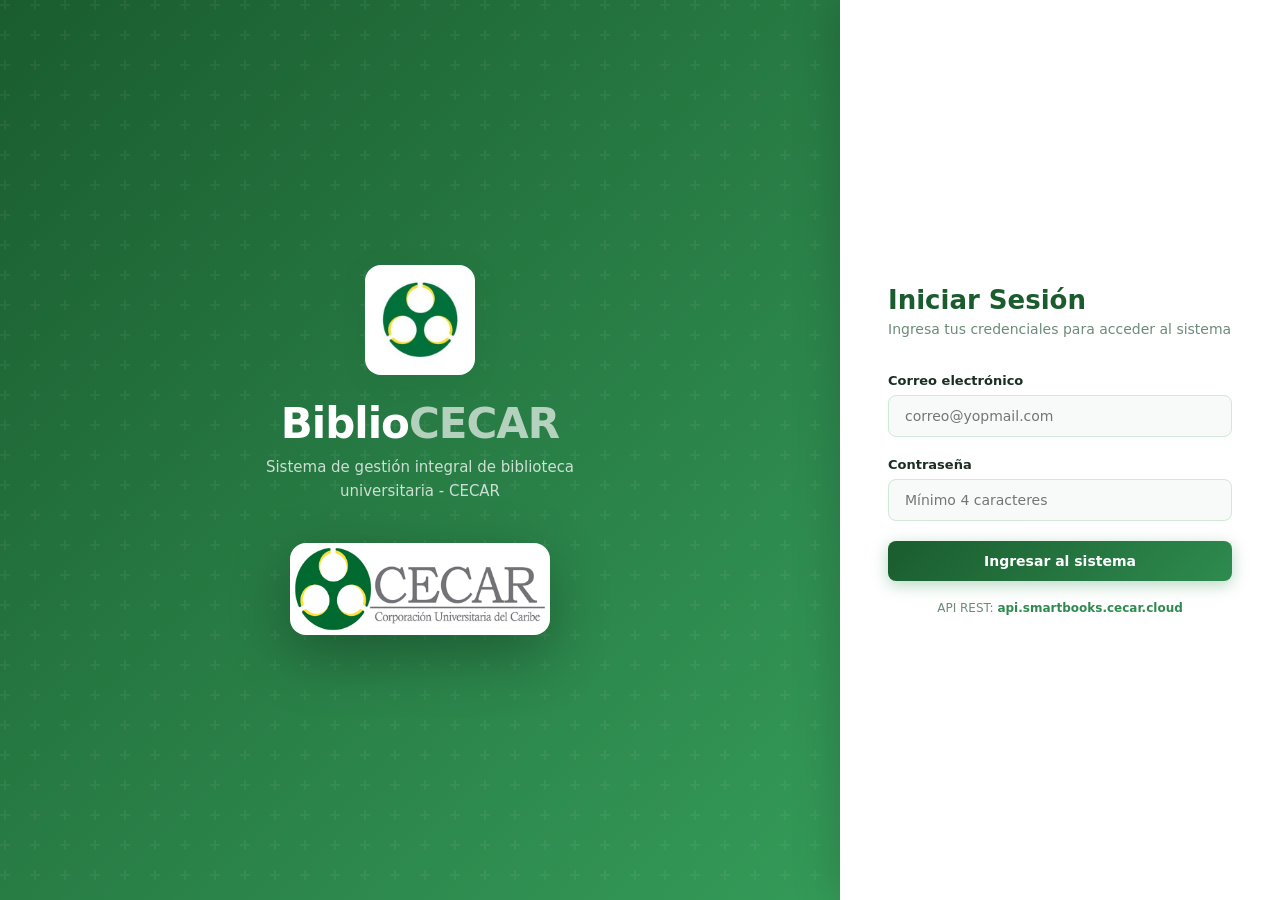
==== index.html @ aa83e8d1 "xd" ====
<!DOCTYPE html>
<html lang="es">
<head>
  <meta charset="UTF-8">
  <meta name="viewport" content="width=device-width, initial-scale=1.0">
  <title>BiblioCECAR</title>
  <link rel="stylesheet" href="css/styles.css">
  <script src="js/app.js" defer></script>
</head>
<body>

  <div id="loginPage">
    <div class="login-left">
      <div class="login-logo-area anim-fade">
        <img src="recursos/logo-cecar-corporacion-universitaria-del-caribe.webp" alt="CECAR" onerror="this.style.display='none'">
        <h1>Biblio<span>CECAR</span></h1>
        <p>Sistema de gestión integral de biblioteca universitaria - CECAR</p>
      </div>
      <img src="recursos/images.png" alt="Biblioteca" class="login-book-img anim-fade" style="animation-delay:.2s" onerror="this.style.display='none'">
    </div>

    <div class="login-right anim-slide">
      <h2>Iniciar Sesión</h2>
      <p class="sub">Ingresa tus credenciales para acceder al sistema</p>

      <div class="form-group">
        <label for="loginEmail">Correo electrónico</label>
        <input type="email" id="loginEmail" placeholder="correo@yopmail.com">
        <span class="error-msg" id="emailErr">Ingresa un correo válido</span>
      </div>

      <div class="form-group">
        <label for="loginPass">Contraseña</label>
        <input type="password" id="loginPass" placeholder="Mínimo 4 caracteres">
        <span class="error-msg" id="passErr">La contraseña debe tener mínimo 4 caracteres</span>
      </div>

      <button class="btn btn-primary btn-full" id="loginBtn" onclick="doLogin(event)">
        Ingresar al sistema
      </button>

      <p class="api-note">
        API REST:
        <a href="https://api.smartbooks.cecar.cloud/index.html" target="_blank">api.smartbooks.cecar.cloud</a>
      </p>
    </div>
  </div>

  <div id="appShell">
    <header class="topbar">
      <a class="topbar-logo" href="#" onclick="goHome();return false">
        <img src="recursos/logo-cecar-corporacion-universitaria-del-caribe.webp" alt="CECAR" onerror="this.style.display='none'">
        <span>Biblio<em>CECAR</em></span>
      </a>

      <div class="topbar-spacer"></div>

      <div class="topbar-user">
        <div class="avatar" id="userAvatar">A</div>
        <div>
          <div id="userNameDisplay">Usuario</div>
          <div class="topbar-role" id="userRoleDisplay">Administrador</div>
        </div>
      </div>

      <button class="topbar-logout" onclick="doLogout()">Cerrar sesión</button>
    </header>

    <div class="app-body">
      <nav class="sidebar">
        <div class="sidebar-section role-admin role-bibliotecario">Principal</div>
        <div class="sidebar-link role-admin role-bibliotecario active" onclick="showPage('dashboard')" id="nav-dashboard">
          <span class="icon">🏠</span> Dashboard
        </div>

        <div class="sidebar-section">Gestión</div>

        <div class="sidebar-link role-admin role-bibliotecario role-consulta" onclick="showPage('libros')" id="nav-libros">
          <span class="icon">📚</span> Libros
        </div>

        <div class="sidebar-link role-admin role-bibliotecario" onclick="showPage('clientes')" id="nav-clientes">
          <span class="icon">👥</span> Clientes
        </div>

        <div class="sidebar-link role-admin role-bibliotecario" onclick="showPage('ventas')" id="nav-ventas">
          <span class="icon">🛒</span> Ventas
        </div>

        <div class="sidebar-link role-admin role-bibliotecario role-consulta" onclick="showPage('inventario')" id="nav-inventario">
          <span class="icon">📦</span> Inventario
        </div>

        <div class="sidebar-link role-admin role-bibliotecario" onclick="showPage('ingresos')" id="nav-ingresos">
          <span class="icon">📥</span> Ingresos
        </div>

        <div class="sidebar-link role-admin role-bibliotecario" onclick="showPage('lotes')" id="nav-lotes">
          <span class="icon">🏷️</span> Lotes
        </div>

        <div class="sidebar-section role-admin">Admin</div>
        <div class="sidebar-link role-admin" onclick="showPage('usuarios')" id="nav-usuarios">
          <span class="icon">⚙️</span> Usuarios
        </div>

        <div class="sidebar-section">Cuenta</div>
        <div class="sidebar-link role-admin role-bibliotecario role-consulta" onclick="showPage('perfil')" id="nav-perfil">
          <span class="icon">👤</span> Perfil
        </div>
      </nav>

      <main class="main-content">

        <section class="content-page active" id="page-dashboard">
          <div class="dashboard-hero anim-fade">
            <div class="dashboard-welcome">
              <h2>Panel de control BiblioCECAR</h2>
              <p>Administra catálogo, inventario, clientes, ventas, ingresos y lotes desde un panel central preparado para operación diaria.</p>
              <div class="dashboard-actions">
                <button class="btn btn-light" onclick="showPage('libros')">Registrar libro</button>
                <button class="btn btn-light" onclick="showPage('ventas')">Nueva venta</button>
                <button class="btn btn-light" onclick="showPage('inventario')">Ver inventario</button>
              </div>
            </div>

            <aside class="dashboard-summary">
              <h3>Resumen operativo</h3>
              <div class="summary-line"><span>Libros activos</span><strong id="dashLibrosMini">0</strong></div>
              <div class="summary-line"><span>Stock disponible</span><strong id="dashStockMini">0</strong></div>
              <div class="summary-line"><span>Ventas registradas</span><strong id="dashVentasMini">0</strong></div>
              <div class="summary-line"><span>Lotes creados</span><strong id="dashLotesMini">0</strong></div>
            </aside>
          </div>

          <div class="dashboard-stats anim-fade">
            <div class="dashboard-stat">
              <div class="dashboard-stat-top"><div class="dashboard-stat-icon">📚</div><span class="badge badge-green">Catálogo</span></div>
              <div class="num" id="statLibros">0</div>
              <div class="lbl">Libros registrados</div>
              <small>Total de títulos guardados en el sistema.</small>
            </div>

            <div class="dashboard-stat">
              <div class="dashboard-stat-top"><div class="dashboard-stat-icon">📦</div><span class="badge badge-blue">Inventario</span></div>
              <div class="num" id="statStock">0</div>
              <div class="lbl">Unidades en stock</div>
              <small>Suma de unidades disponibles para venta.</small>
            </div>

            <div class="dashboard-stat">
              <div class="dashboard-stat-top"><div class="dashboard-stat-icon">👥</div><span class="badge badge-gold">Clientes</span></div>
              <div class="num" id="statClientes">0</div>
              <div class="lbl">Clientes registrados</div>
              <small>Compradores guardados con sus datos básicos.</small>
            </div>

            <div class="dashboard-stat">
              <div class="dashboard-stat-top"><div class="dashboard-stat-icon">🛒</div><span class="badge badge-green">Ventas</span></div>
              <div class="num" id="statVentas">0</div>
              <div class="lbl">Ventas realizadas</div>
              <small>Movimientos que descuentan inventario.</small>
            </div>
          </div>

          <div class="dashboard-grid anim-fade">
            <section class="dashboard-panel">
              <div class="panel-head">
                <div>
                  <h3>Módulos principales</h3>
                  <p>Accesos rápidos con descripción de cada sección.</p>
                </div>
              </div>
              <div class="module-list" id="modulesGrid"></div>
            </section>

            <div class="dashboard-side">
              <section class="dashboard-panel">
                <div class="panel-head">
                  <div>
                    <h3>Stock para revisar</h3>
                    <p>Libros agotados o con pocas unidades.</p>
                  </div>
                </div>
                <div class="stock-list" id="dashLowStock"></div>
              </section>

              <section class="dashboard-panel">
                <div class="panel-head">
                  <div>
                    <h3>Actividad reciente</h3>
                    <p>Últimas ventas e ingresos registrados.</p>
                  </div>
                </div>
                <div class="activity-list" id="dashRecentActivity"></div>
              </section>
            </div>
          </div>
        </section>

        <section class="content-page" id="page-libros">
          <div class="page-header">
            <h2>📚 Gestión de Libros</h2>
            <p>Consulta, registra y actualiza el catálogo de libros.</p>
          </div>

          <div class="form-card editor-only">
            <h3 id="libroFormTitle">Registrar / Actualizar Libro</h3>
            <div class="form-row">
              <div class="form-group"><label>Nombre *</label><input type="text" id="libroNombre" placeholder="Ej. Cálculo Integral"></div>
              <div class="form-group"><label>Nivel *</label><input type="text" id="libroNivel" placeholder="Ej. Universitario"></div>
            </div>
            <div class="form-row">
              <div class="form-group">
                <label>Tipo *</label>
                <select id="libroTipo">
                  <option value="">Seleccionar tipo</option>
                  <option value="1">Student's Book</option>
                  <option value="2">Workbook</option>
                </select>
              </div>
              <div class="form-group"><label>Edición *</label><input type="text" id="libroEdicion" placeholder="Ej. 3ra edición"></div>
            </div>
            <div class="form-row">
              <div class="form-group"><label>Unidades *</label><input type="number" id="libroUnidades" placeholder="0" min="0"></div>
              <div class="form-group"><label>Lote *</label><input type="text" id="libroLote" placeholder="Ej. LOTE-2026-A"></div>
            </div>
            <div class="form-row">
              <div class="form-group"><label>Valor de compra ($) *</label><input type="number" id="libroCompra" placeholder="0.00" step="0.01" min="0"></div>
              <div class="form-group"><label>Valor de venta público ($) *</label><input type="number" id="libroVenta" placeholder="0.00" step="0.01" min="0"></div>
            </div>
            <div class="form-actions">
              <button class="btn btn-primary" onclick="saveLibro(event)">Guardar libro</button>
              <button class="btn btn-secondary" onclick="clearLibroForm(event)">Limpiar</button>
            </div>
          </div>

          <div class="table-wrap">
            <div class="table-toolbar">
              <input type="text" placeholder="🔍 Buscar por ID, nombre, nivel, tipo, edición o lote..." oninput="filterTable(this,'tblLibros')">
              <button class="btn btn-secondary btn-sm" onclick="exportLibros(event)">Exportar</button>
            </div>
            <div class="table-scroll">
              <table id="tblLibros">
                <thead><tr><th>ID</th><th>Nombre</th><th>Nivel</th><th>Tipo</th><th>Edición</th><th>Stock</th><th>Venta</th><th>Lote</th><th>Acciones</th></tr></thead>
                <tbody></tbody>
              </table>
            </div>
          </div>
        </section>

        <section class="content-page" id="page-clientes">
          <div class="page-header">
            <h2>👥 Gestión de Clientes</h2>
            <p>Registra y consulta los clientes del sistema.</p>
          </div>

          <div class="form-card">
            <h3>Registrar / Actualizar Cliente</h3>
            <div class="form-row">
              <div class="form-group"><label>Identificación *</label><input type="text" id="clienteId" placeholder="No. de cédula"></div>
              <div class="form-group"><label>Nombres completos *</label><input type="text" id="clienteNombre" placeholder="Nombre y apellidos"></div>
            </div>
            <div class="form-row">
              <div class="form-group"><label>Correo electrónico *</label><input type="email" id="clienteCorreo" placeholder="correo@ejemplo.com"></div>
              <div class="form-group"><label>Celular *</label><input type="tel" id="clienteCelular" placeholder="300 000 0000"></div>
            </div>
            <div class="form-group"><label>Fecha de nacimiento *</label><input type="date" id="clienteNacimiento"></div>
            <div class="form-actions">
              <button class="btn btn-primary" onclick="saveCliente(event)">Guardar cliente</button>
              <button class="btn btn-secondary" onclick="clearClienteForm(event)">Limpiar</button>
            </div>
          </div>

          <div class="table-wrap">
            <div class="table-toolbar"><input type="text" placeholder="🔍 Buscar por nombre, identificación o correo..." oninput="filterTable(this,'tblClientes')"></div>
            <div class="table-scroll">
              <table id="tblClientes">
                <thead><tr><th>Identificación</th><th>Nombre</th><th>Correo</th><th>Celular</th><th>Acciones</th></tr></thead>
                <tbody></tbody>
              </table>
            </div>
          </div>
        </section>

        <section class="content-page" id="page-ventas">
          <div class="page-header">
            <h2>🛒 Gestión de Ventas</h2>
            <p>Registra ventas, calcula totales y descuenta unidades del inventario.</p>
          </div>

          <div class="form-card">
            <h3>Registrar Venta</h3>
            <div class="form-row">
              <div class="form-group"><label>Identificación del cliente *</label><input type="text" id="ventaCliente" placeholder="No. de cédula"></div>
              <div class="form-group"><label>No. Comprobante *</label><input type="text" id="ventaComprobante" placeholder="Ej. COMP-003"></div>
            </div>
            <div class="form-group"><label>Observaciones</label><textarea rows="2" id="ventaObs" placeholder="Notas adicionales de la venta..."></textarea></div>

            <div class="sale-box">
              <div class="sale-box-title">Ítems de venta</div>
              <div class="form-row">
                <div class="form-group"><label>Libro (ID) *</label><input type="number" id="ventaLibroId" placeholder="Ej. 1"></div>
                <div class="form-group"><label>Lote *</label><input type="text" id="ventaLote" placeholder="Ej. LOTE-A"></div>
              </div>
              <div class="form-group"><label>Cantidad *</label><input type="number" id="ventaCantidad" placeholder="1" min="1"></div>
              <button class="btn btn-secondary btn-sm" onclick="addSaleItem(event)">+ Agregar ítem</button>
              <div class="sale-items-preview" id="saleItemsPreview"></div>
            </div>

            <button class="btn btn-primary" onclick="saveVenta(event)">Registrar venta</button>
          </div>

          <div class="table-wrap">
            <div class="table-toolbar">
              <input type="date" id="ventasDesde" style="max-width:160px" onchange="filterVentas()">
              <input type="date" id="ventasHasta" style="max-width:160px" onchange="filterVentas()">
              <input type="text" id="ventasSearch" placeholder="🔍 Buscar por cliente, libro o comprobante..." oninput="filterVentas()">
            </div>
            <div class="table-scroll">
              <table id="tblVentas">
                <thead><tr><th>Comprobante</th><th>Cliente</th><th>Fecha</th><th>Ítems</th><th>Total</th><th>Acciones</th></tr></thead>
                <tbody></tbody>
              </table>
            </div>
          </div>
        </section>

        <section class="content-page" id="page-inventario">
          <div class="page-header">
            <h2>📦 Inventario</h2>
            <p>Consulta el stock disponible por libro y lote.</p>
          </div>

          <div class="table-wrap">
            <div class="table-toolbar">
              <input type="text" placeholder="🔍 Buscar por lote, libro o estado..." oninput="filterTable(this,'tblInventario')">
              <button class="btn btn-secondary btn-sm" onclick="refreshInventario(event)">🔄 Actualizar</button>
            </div>
            <div class="table-scroll">
              <table id="tblInventario">
                <thead><tr><th>ID</th><th>Lote</th><th>Libro</th><th>Unidades ingresadas</th><th>Stock disponible</th><th>Estado</th></tr></thead>
                <tbody></tbody>
              </table>
            </div>
          </div>
        </section>

        <section class="content-page" id="page-ingresos">
          <div class="page-header">
            <h2>📥 Ingresos de Inventario</h2>
            <p>Registra entradas de libros al inventario.</p>
          </div>

          <div class="form-card">
            <h3>Registrar Ingreso</h3>
            <div class="form-row">
              <div class="form-group"><label>Libro (ID) *</label><input type="number" id="ingresoLibroId" placeholder="ID del libro"></div>
              <div class="form-group"><label>Unidades *</label><input type="number" id="ingresoUnidades" placeholder="0" min="1"></div>
            </div>
            <div class="form-row">
              <div class="form-group"><label>Lote *</label><input type="text" id="ingresoLote" placeholder="Ej. LOTE-2026-A"></div>
              <div class="form-group"><label>Valor de compra ($) *</label><input type="number" id="ingresoCompra" placeholder="0.00" step="0.01" min="0"></div>
            </div>
            <div class="form-group"><label>Valor de venta público ($) *</label><input type="number" id="ingresoVenta" placeholder="0.00" step="0.01" min="0"></div>
            <button class="btn btn-primary" onclick="saveIngreso(event)">Registrar ingreso</button>
          </div>

          <div class="table-wrap">
            <div class="table-toolbar">
              <input type="date" id="ingresosDesde" style="max-width:160px" onchange="filterIngresos()">
              <input type="date" id="ingresosHasta" style="max-width:160px" onchange="filterIngresos()">
              <input type="text" id="ingresosSearch" placeholder="🔍 Buscar por lote o libro..." oninput="filterIngresos()">
            </div>
            <div class="table-scroll">
              <table id="tblIngresos">
                <thead><tr><th>Fecha</th><th>Libro</th><th>Lote</th><th>Unidades</th><th>V. Compra</th><th>V. Venta</th><th>Acciones</th></tr></thead>
                <tbody></tbody>
              </table>
            </div>
          </div>
        </section>

        <section class="content-page" id="page-lotes">
          <div class="page-header">
            <h2>🏷️ Gestión de Lotes</h2>
            <p>Crea y consulta los lotes del sistema.</p>
          </div>

          <div class="form-card">
            <h3>Crear Lote</h3>
            <div class="form-group"><label>Identificador del lote *</label><input type="text" id="loteId" placeholder="Ej. LOTE-2026-C"></div>
            <button class="btn btn-primary" onclick="saveLote(event)">Crear lote</button>
          </div>

          <div class="table-wrap">
            <div class="table-toolbar"><input type="text" placeholder="🔍 Buscar lote..." oninput="filterTable(this,'tblLotes')"></div>
            <div class="table-scroll">
              <table id="tblLotes">
                <thead><tr><th>Lote</th><th>Fecha creación</th><th>Libros asociados</th><th>Acciones</th></tr></thead>
                <tbody></tbody>
              </table>
            </div>
          </div>
        </section>

        <section class="content-page" id="page-usuarios">
          <div class="page-header">
            <h2>⚙️ Gestión de Usuarios</h2>
            <p>Administra usuarios y roles del sistema.</p>
          </div>

          <div class="form-card">
            <h3>Registrar / Actualizar Usuario</h3>
            <div class="form-row">
              <div class="form-group"><label>Identificación</label><input type="text" id="usuarioId" placeholder="Opcional"></div>
              <div class="form-group"><label>Nombres completos *</label><input type="text" id="usuarioNombre" placeholder="Nombre y apellidos"></div>
            </div>
            <div class="form-row">
              <div class="form-group"><label>Correo electrónico *</label><input type="email" id="usuarioCorreo" placeholder="correo@yopmail.com"></div>
              <div class="form-group"><label>Contraseña *</label><input type="password" id="usuarioPass" placeholder="Minimo 8 caracteres"></div>
            </div>
            <div class="form-row">
              <div class="form-group">
                <label>Rol *</label>
                <select id="usuarioRol">
                  <option value="1">Administrador</option>
                  <option value="2">Vendedor / Operador</option>
                </select>
              </div>
              <div class="form-group">
                <label>Estado *</label>
                <select id="usuarioEstado">
                  <option value="true">Activo</option>
                  <option value="false">Inactivo</option>
                </select>
              </div>
            </div>
            <div class="form-actions">
              <button class="btn btn-primary" onclick="saveUsuario(event)">Guardar usuario</button>
              <button class="btn btn-secondary" onclick="clearUsuarioForm(event)">Limpiar</button>
            </div>
          </div>

          <div class="table-wrap">
            <div class="table-toolbar"><input type="text" placeholder="🔍 Buscar por nombre, correo o rol..." oninput="filterTable(this,'tblUsuarios')"></div>
            <div class="table-scroll">
              <table id="tblUsuarios">
                <thead><tr><th>ID</th><th>Nombre</th><th>Correo</th><th>Rol</th><th>Estado</th><th>Acciones</th></tr></thead>
                <tbody></tbody>
              </table>
            </div>
          </div>
        </section>

        <section class="content-page" id="page-perfil">
          <div class="page-header">
            <h2>👤 Perfil de Usuario</h2>
            <p>Consulta la información del usuario autenticado.</p>
          </div>

          <div class="profile-grid">
            <div class="profile-card">
              <div class="profile-avatar" id="profileAvatar">A</div>
              <h3 id="profileName">Usuario</h3>
              <p id="profileRole">Administrador</p>
            </div>

            <div class="form-card">
              <h3>Información de sesión</h3>
              <div class="form-row">
                <div class="form-group"><label>Usuario</label><input type="text" id="profileUser" disabled></div>
                <div class="form-group"><label>Correo</label><input type="text" id="profileEmail" disabled></div>
              </div>
              <div class="form-row">
                <div class="form-group"><label>Rol</label><input type="text" id="profileRoleInput" disabled></div>
                <div class="form-group"><label>Estado</label><input type="text" value="Activo" disabled></div>
              </div>
              <button class="btn btn-secondary" onclick="showToast('Perfil consultado correctamente')">Consultar perfil</button>
            </div>
          </div>
        </section>

      </main>
    </div>
  </div>

  <div id="toast">Acción realizada</div>

  <div class="modal-overlay" id="modalInfo">
    <div class="modal">
      <h3 id="modalTitle">Detalle</h3>
      <div id="modalBody"></div>
      <div class="modal-footer">
        <button class="btn btn-secondary" onclick="closeModal('modalInfo')">Cerrar</button>
      </div>
    </div>
  </div>

  <div class="modal-overlay" id="modalConfirm">
    <div class="modal">
      <h3 id="confirmTitle">Confirmar acción</h3>
      <p id="confirmText"></p>
      <div class="modal-footer">
        <button class="btn btn-secondary" onclick="closeModal('modalConfirm')">Cancelar</button>
        <button class="btn btn-danger" id="confirmActionBtn">Confirmar</button>
      </div>
    </div>
  </div>

</body>
</html>
---- css/styles.css ----
:root {
  --green-dark:#1a5c2e;
  --green:#2e8b4f;
  --green-mid:#3aab62;
  --green-light:#e8f5ee;
  --green-glow:#56c97880;
  --white:#ffffff;
  --off-white:#f7faf8;
  --border:#d0e8d8;
  --text:#1a2e22;
  --muted:#6b8c78;
  --danger:#c0392b;
  --warning:#92620a;
  --blue:#1e3a8a;
  --shadow:0 4px 24px rgba(30,90,50,.13);
  --shadow-sm:0 2px 10px rgba(30,90,50,.09);
  --radius:12px;
  --radius-sm:8px;
}

*,*::before,*::after{box-sizing:border-box;margin:0;padding:0}
html{scroll-behavior:smooth}
body{font-family:'Segoe UI',system-ui,sans-serif;background:var(--off-white);color:var(--text);min-height:100vh}

@keyframes fadeIn{from{opacity:0;transform:translateY(18px)}to{opacity:1;transform:translateY(0)}}
@keyframes slideIn{from{opacity:0;transform:translateX(-20px)}to{opacity:1;transform:translateX(0)}}
@keyframes popIn{from{opacity:0;transform:scale(.92)}to{opacity:1;transform:scale(1)}}
@keyframes pulse{0%,100%{box-shadow:0 0 0 0 var(--green-glow)}50%{box-shadow:0 0 0 8px transparent}}
@keyframes spin{to{transform:rotate(360deg)}}
@keyframes ripple{to{transform:scale(4);opacity:0}}

.anim-fade{animation:fadeIn .45s ease both}
.anim-slide{animation:slideIn .4s ease both}

#loginPage{
  display:flex;
  min-height:100vh;
  background:linear-gradient(135deg,var(--green-dark) 0%,var(--green) 60%,var(--green-mid) 100%);
}

.login-left{
  flex:1;
  display:flex;
  flex-direction:column;
  align-items:center;
  justify-content:center;
  padding:60px 40px;
  position:relative;
  overflow:hidden;
}

.login-left::before{
  content:'';
  position:absolute;
  inset:0;
  background:url("data:image/svg+xml,%3Csvg width='60' height='60' viewBox='0 0 60 60' xmlns='http://www.w3.org/2000/svg'%3E%3Cg fill='%23ffffff' fill-opacity='0.05'%3E%3Cpath d='M36 34v-4h-2v4h-4v2h4v4h2v-4h4v-2h-4zm0-30V0h-2v4h-4v2h4v4h2V6h4V4h-4zM6 34v-4H4v4H0v2h4v4h2v-4h4v-2H6zM6 4V0H4v4H0v2h4v4h2V6h4V4H6z'/%3E%3C/g%3E%3C/svg%3E");
}

.login-logo-area{position:relative;text-align:center;color:white}
.login-logo-area img{width:110px;height:auto;border-radius:16px;background:white;padding:10px;box-shadow:var(--shadow);margin-bottom:24px}
.login-logo-area h1{font-size:42px;font-weight:800;letter-spacing:-1px;line-height:1;margin-bottom:10px}
.login-logo-area h1 span{color:rgba(255,255,255,.65)}
.login-logo-area p{font-size:15px;color:rgba(255,255,255,.76);max-width:320px;line-height:1.6}
.login-book-img{margin-top:40px;width:260px;border-radius:16px;box-shadow:0 20px 60px rgba(0,0,0,.3);opacity:.9}

.login-right{
  width:440px;
  background:white;
  display:flex;
  flex-direction:column;
  justify-content:center;
  padding:60px 48px;
  box-shadow:-8px 0 40px rgba(0,0,0,.15);
}

.login-right h2{font-size:26px;font-weight:700;color:var(--green-dark);margin-bottom:6px}
.login-right p.sub{color:var(--muted);font-size:14px;margin-bottom:36px}

.api-note{margin-top:20px;font-size:12px;color:var(--muted);text-align:center}
.api-note a{color:var(--green);text-decoration:none;font-weight:600}

.form-group{margin-bottom:20px}
.form-group label{display:block;font-size:13px;font-weight:600;color:var(--text);margin-bottom:7px}

.form-group input,
.form-group select,
.form-group textarea,
.table-toolbar input{
  width:100%;
  padding:12px 16px;
  border:1.5px solid var(--border);
  border-radius:var(--radius-sm);
  font-size:14px;
  color:var(--text);
  background:var(--off-white);
  transition:border-color .2s,box-shadow .2s,background .2s;
  outline:none;
  font-family:inherit;
}

.form-group input:focus,
.form-group select:focus,
.form-group textarea:focus,
.table-toolbar input:focus{
  border-color:var(--green);
  box-shadow:0 0 0 3px rgba(46,139,79,.15);
  background:white;
}

.btn{
  position:relative;
  overflow:hidden;
  display:inline-flex;
  align-items:center;
  justify-content:center;
  gap:8px;
  padding:12px 24px;
  border:none;
  border-radius:var(--radius-sm);
  font-size:14px;
  font-weight:600;
  cursor:pointer;
  transition:transform .15s,box-shadow .2s,filter .2s,background .2s;
  font-family:inherit;
  text-decoration:none;
}

.btn:hover{transform:translateY(-2px)}
.btn:active{transform:scale(.97)}
.btn:disabled{opacity:.65;cursor:not-allowed}
.btn-primary{background:linear-gradient(135deg,var(--green-dark),var(--green));color:white;box-shadow:0 4px 16px rgba(46,139,79,.35)}
.btn-primary:hover{box-shadow:0 6px 24px rgba(46,139,79,.5);filter:brightness(1.08)}
.btn-secondary{background:var(--green-light);color:var(--green-dark);border:1.5px solid var(--border)}
.btn-secondary:hover{background:#d4efdf}
.btn-danger{background:#fef2f2;color:var(--danger);border:1.5px solid #fcd5d5}
.btn-danger:hover{background:#fde8e8}
.btn-light{background:white;color:var(--green-dark)}
.btn-full{width:100%}
.btn-sm{padding:8px 14px;font-size:13px}
.btn .ripple{position:absolute;border-radius:50%;background:rgba(255,255,255,.35);width:60px;height:60px;margin-top:-30px;margin-left:-30px;animation:ripple .6s linear;pointer-events:none}

#appShell{display:none;min-height:100vh;flex-direction:column}

.topbar{
  height:64px;
  background:var(--green-dark);
  display:flex;
  align-items:center;
  padding:0 24px;
  gap:16px;
  position:sticky;
  top:0;
  z-index:200;
  box-shadow:0 2px 12px rgba(0,0,0,.2);
}

.topbar-logo{display:flex;align-items:center;gap:12px;text-decoration:none}
.topbar-logo img{height:38px;width:auto;border-radius:8px;background:white;padding:4px}
.topbar-logo span{color:white;font-size:20px;font-weight:800;letter-spacing:-.5px}
.topbar-logo span em{color:rgba(255,255,255,.55);font-style:normal}
.topbar-spacer{flex:1}
.topbar-user{display:flex;align-items:center;gap:10px;color:white;font-size:14px}
.avatar{width:36px;height:36px;background:var(--green-mid);border-radius:50%;display:flex;align-items:center;justify-content:center;font-weight:700;font-size:15px;border:2px solid rgba(255,255,255,.3)}
.topbar-role{font-size:11px;background:rgba(255,255,255,.15);border-radius:20px;padding:3px 10px;color:rgba(255,255,255,.85)}
.topbar-logout{background:rgba(255,255,255,.12);border:1px solid rgba(255,255,255,.2);color:white;border-radius:var(--radius-sm);padding:7px 14px;font-size:13px;font-weight:600;cursor:pointer;transition:.2s}
.topbar-logout:hover{background:rgba(255,255,255,.22);transform:translateY(-1px)}

.app-body{display:flex;flex:1}
.sidebar{
  width:250px;
  background:white;
  border-right:1px solid var(--border);
  display:flex;
  flex-direction:column;
  padding:20px 0;
  position:sticky;
  top:64px;
  height:calc(100vh - 64px);
  overflow-y:auto;
}

.sidebar-section{padding:6px 16px;font-size:10px;font-weight:700;letter-spacing:.12em;text-transform:uppercase;color:var(--muted);margin-top:12px}
.sidebar-link{position:relative;display:flex;align-items:center;gap:12px;padding:10px 20px;font-size:14px;color:var(--muted);cursor:pointer;transition:.15s;border-left:3px solid transparent;user-select:none}
.sidebar-link:hover{background:var(--green-light);color:var(--green-dark);transform:translateX(2px)}
.sidebar-link.active{background:var(--green-light);color:var(--green-dark);font-weight:600;border-left-color:var(--green)}
.sidebar-link::after{content:'';position:absolute;right:14px;width:7px;height:7px;border-radius:50%;background:var(--green);opacity:0;transform:scale(.4);transition:.2s}
.sidebar-link:hover::after,.sidebar-link.active::after{opacity:1;transform:scale(1)}
.sidebar-link .icon{font-size:18px;width:22px;text-align:center}

.main-content{flex:1;padding:32px;overflow-x:hidden}
.page-header{margin-bottom:28px}
.page-header h2{font-size:24px;font-weight:700;color:var(--green-dark);margin-bottom:4px}
.page-header p{color:var(--muted);font-size:14px}
.content-page{display:none}
.content-page.active{display:block;animation:fadeIn .3s ease}

.dashboard-hero{display:grid;grid-template-columns:1.4fr .9fr;gap:20px;margin-bottom:24px}
.dashboard-welcome{background:linear-gradient(135deg,var(--green-dark),var(--green));color:white;border-radius:var(--radius);padding:28px;box-shadow:var(--shadow);position:relative;overflow:hidden}
.dashboard-welcome::after{content:'';position:absolute;right:-50px;top:-50px;width:180px;height:180px;border-radius:50%;background:rgba(255,255,255,.12)}
.dashboard-welcome h2{font-size:28px;margin-bottom:8px;color:white}
.dashboard-welcome p{color:rgba(255,255,255,.78);max-width:620px;line-height:1.6;font-size:14px}
.dashboard-actions{display:flex;gap:10px;margin-top:22px;flex-wrap:wrap}
.dashboard-summary,.dashboard-panel{background:white;border:1px solid var(--border);border-radius:var(--radius);padding:22px;box-shadow:var(--shadow-sm)}
.dashboard-summary h3,.panel-head h3{color:var(--green-dark);font-size:16px;margin-bottom:14px}
.summary-line{display:flex;justify-content:space-between;align-items:center;padding:11px 0;border-bottom:1px solid var(--border);font-size:13px}
.summary-line:last-child{border-bottom:none}
.summary-line strong{color:var(--green-dark);font-size:18px}

.dashboard-stats{display:grid;grid-template-columns:repeat(4,1fr);gap:16px;margin-bottom:24px}
.dashboard-stat{background:white;border:1px solid var(--border);border-radius:var(--radius);padding:18px;box-shadow:var(--shadow-sm);transition:.2s}
.dashboard-stat:hover{transform:translateY(-3px);box-shadow:var(--shadow);border-color:var(--green-mid)}
.dashboard-stat:hover .dashboard-stat-icon{animation:pulse .9s ease}
.dashboard-stat-top{display:flex;justify-content:space-between;align-items:center;margin-bottom:16px}
.dashboard-stat-icon{width:42px;height:42px;border-radius:12px;display:flex;align-items:center;justify-content:center;background:var(--green-light);font-size:21px}
.dashboard-stat .num{font-size:28px;font-weight:800;color:var(--green-dark)}
.dashboard-stat .lbl{font-size:12px;color:var(--muted);margin-top:3px}
.dashboard-stat small{display:block;margin-top:12px;color:var(--muted);font-size:11px}
.dashboard-grid{display:grid;grid-template-columns:1.15fr .85fr;gap:20px}
.panel-head{display:flex;justify-content:space-between;align-items:flex-start;gap:12px;margin-bottom:16px}
.panel-head p{color:var(--muted);font-size:12px;margin-top:3px}
.module-list{display:grid;grid-template-columns:repeat(2,1fr);gap:12px}
.dashboard-module{border:1px solid var(--border);border-radius:var(--radius-sm);padding:15px;cursor:pointer;transition:.2s;background:linear-gradient(135deg,#fff,#f7fcf9)}
.dashboard-module:hover{transform:translateY(-2px);border-color:var(--green);box-shadow:var(--shadow-sm)}
.dashboard-module-top{display:flex;align-items:center;gap:10px;margin-bottom:8px}
.dashboard-module .icon{width:34px;height:34px;border-radius:10px;background:var(--green-light);display:flex;align-items:center;justify-content:center}
.dashboard-module strong{color:var(--green-dark);font-size:14px}
.dashboard-module p{color:var(--muted);font-size:12px;line-height:1.45}
.dashboard-module span{display:inline-block;margin-top:10px;font-size:11px;font-weight:700;color:var(--green-dark)}
.activity-list,.stock-list{display:grid;gap:10px}
.activity-item,.stock-item{display:flex;justify-content:space-between;align-items:center;gap:12px;padding:12px;border:1px solid var(--border);border-radius:var(--radius-sm);background:var(--off-white)}
.activity-item strong,.stock-item strong{display:block;font-size:13px;color:var(--text)}
.activity-item small,.stock-item small{color:var(--muted);font-size:11px}
.dashboard-side{display:grid;gap:20px}

.table-wrap{background:white;border:1px solid var(--border);border-radius:var(--radius);overflow:hidden;box-shadow:var(--shadow-sm)}
.table-toolbar{display:flex;align-items:center;gap:12px;padding:16px 20px;border-bottom:1px solid var(--border);flex-wrap:wrap}
.table-toolbar input{flex:1;min-width:200px;padding:9px 14px;font-size:13px}
.table-scroll{overflow-x:auto}
table{width:100%;border-collapse:collapse}
thead tr{background:var(--green-dark);color:white}
th{padding:12px 16px;text-align:left;font-size:13px;font-weight:600;white-space:nowrap}
td{padding:11px 16px;font-size:13px;border-bottom:1px solid var(--border);color:var(--text);vertical-align:middle}
tbody tr{transition:.15s}
tbody tr:hover{background:var(--green-light)}
tbody tr:last-child td{border-bottom:none}
.badge{display:inline-block;padding:3px 10px;border-radius:20px;font-size:11px;font-weight:600;white-space:nowrap}
.badge-green{background:#d4edda;color:#1a5c2e}
.badge-red{background:#fde8e8;color:var(--danger)}
.badge-blue{background:#dbeafe;color:var(--blue)}
.badge-gold{background:#fef3cd;color:var(--warning)}

.form-card{background:white;border:1px solid var(--border);border-radius:var(--radius);padding:28px 32px;box-shadow:var(--shadow-sm);margin-bottom:24px}
.form-card h3{font-size:17px;font-weight:700;color:var(--green-dark);margin-bottom:20px;padding-bottom:14px;border-bottom:1px solid var(--border)}
.form-row{display:grid;grid-template-columns:1fr 1fr;gap:16px}
.form-actions{display:flex;gap:10px;margin-top:8px;flex-wrap:wrap}
.sale-box{background:var(--green-light);border-radius:var(--radius-sm);padding:16px;margin:12px 0}
.sale-box-title{font-size:13px;font-weight:700;color:var(--green-dark);margin-bottom:12px}
.sale-items-preview{margin-top:12px;border-top:1px solid var(--border);padding-top:10px;display:grid;gap:8px}
.sale-item-chip{display:flex;justify-content:space-between;gap:10px;align-items:center;background:white;border:1px solid var(--border);border-radius:var(--radius-sm);padding:8px 10px;font-size:12px}
.sale-total{margin-top:10px;font-weight:700;color:var(--green-dark);font-size:13px;text-align:right}

.profile-grid{display:grid;grid-template-columns:280px 1fr;gap:20px}
.profile-card{background:white;border:1px solid var(--border);border-radius:var(--radius);padding:28px;text-align:center;box-shadow:var(--shadow-sm)}
.profile-avatar{width:88px;height:88px;border-radius:50%;background:linear-gradient(135deg,var(--green-dark),var(--green-mid));color:white;display:flex;align-items:center;justify-content:center;font-size:34px;font-weight:800;margin:0 auto 16px}
.profile-card h3{color:var(--green-dark);font-size:20px;margin-bottom:5px}
.profile-card p{color:var(--muted);font-size:13px}

#toast{position:fixed;bottom:28px;right:28px;background:var(--green-dark);color:white;padding:14px 22px;border-radius:var(--radius-sm);font-size:14px;font-weight:500;z-index:9999;box-shadow:0 8px 30px rgba(0,0,0,.2);transform:translateY(80px);opacity:0;transition:.3s;display:flex;align-items:center;gap:10px;max-width:420px}
#toast.show{transform:translateY(0);opacity:1}

.modal-overlay{position:fixed;inset:0;background:rgba(0,0,0,.45);backdrop-filter:blur(3px);z-index:500;display:none;align-items:center;justify-content:center}
.modal-overlay.open{display:flex}
.modal{background:white;border-radius:var(--radius);padding:32px;width:520px;max-width:95vw;box-shadow:0 20px 60px rgba(0,0,0,.25);animation:popIn .3s cubic-bezier(.34,1.56,.64,1)}
.modal h3{font-size:18px;font-weight:700;color:var(--green-dark);margin-bottom:20px}
.modal p{font-size:14px;color:var(--muted);line-height:1.6}
#modalBody{font-size:14px;color:var(--muted);line-height:1.6}
#modalBody ul{margin-left:18px;margin-top:8px}
.modal-footer{display:flex;gap:10px;justify-content:flex-end;margin-top:24px;padding-top:16px;border-top:1px solid var(--border)}

.spinner{width:20px;height:20px;border:3px solid rgba(255,255,255,.3);border-top-color:white;border-radius:50%;animation:spin .7s linear infinite;display:inline-block}
.error-msg{color:var(--danger);font-size:12px;margin-top:5px;display:none}
.empty-state{text-align:center;padding:34px 20px;color:var(--muted);font-size:14px}

.hidden{display:none!important}

@media(max-width:1100px){
  .dashboard-hero,.dashboard-grid,.profile-grid{grid-template-columns:1fr}
  .dashboard-stats{grid-template-columns:repeat(2,1fr)}
}

@media(max-width:768px){
  #loginPage{flex-direction:column}
  .login-left{padding:40px 24px 20px}
  .login-book-img{display:none}
  .login-right{width:100%;padding:32px 24px}
  .topbar{padding:0 14px}
  .topbar-user{display:none}
  .sidebar{display:none}
  .main-content{padding:20px 16px}
  .form-row,.dashboard-stats,.module-list{grid-template-columns:1fr}
  .form-card{padding:22px 18px}
}
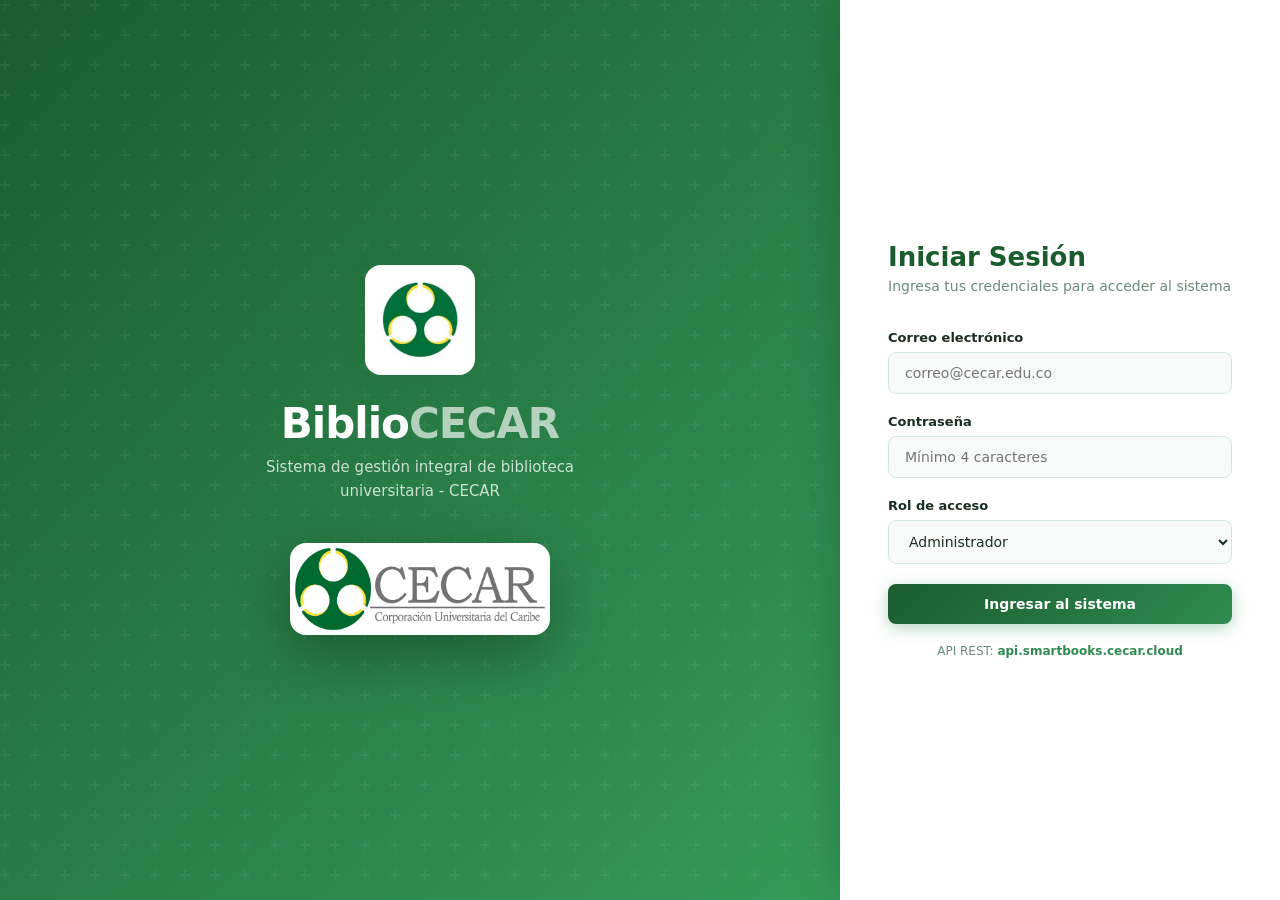
==== commit 18bec84e: "yaaa" ====
--- a/index.html
+++ b/index.html
@@ -25,7 +25,7 @@
 
       <div class="form-group">
         <label for="loginEmail">Correo electrónico</label>
-        <input type="email" id="loginEmail" placeholder="correo@yopmail.com">
+        <input type="email" id="loginEmail" placeholder="correo@cecar.edu.co">
         <span class="error-msg" id="emailErr">Ingresa un correo válido</span>
       </div>
 
@@ -33,6 +33,15 @@
         <label for="loginPass">Contraseña</label>
         <input type="password" id="loginPass" placeholder="Mínimo 4 caracteres">
         <span class="error-msg" id="passErr">La contraseña debe tener mínimo 4 caracteres</span>
+      </div>
+
+      <div class="form-group">
+        <label for="loginRole">Rol de acceso</label>
+        <select id="loginRole">
+          <option value="admin">Administrador</option>
+          <option value="bibliotecario">Bibliotecario / Operador</option>
+          <option value="consulta">Consulta / Invitado</option>
+        </select>
       </div>
 
       <button class="btn btn-primary btn-full" id="loginBtn" onclick="doLogin(event)">
@@ -215,8 +224,10 @@
                 <label>Tipo *</label>
                 <select id="libroTipo">
                   <option value="">Seleccionar tipo</option>
-                  <option value="1">Student's Book</option>
-                  <option value="2">Workbook</option>
+                  <option value="1">Texto académico</option>
+                  <option value="2">Investigación</option>
+                  <option value="3">Literatura</option>
+                  <option value="4">Referencia</option>
                 </select>
               </div>
               <div class="form-group"><label>Edición *</label><input type="text" id="libroEdicion" placeholder="Ej. 3ra edición"></div>
@@ -417,15 +428,16 @@
               <div class="form-group"><label>Nombres completos *</label><input type="text" id="usuarioNombre" placeholder="Nombre y apellidos"></div>
             </div>
             <div class="form-row">
-              <div class="form-group"><label>Correo electrónico *</label><input type="email" id="usuarioCorreo" placeholder="correo@yopmail.com"></div>
-              <div class="form-group"><label>Contraseña *</label><input type="password" id="usuarioPass" placeholder="Minimo 8 caracteres"></div>
+              <div class="form-group"><label>Correo electrónico *</label><input type="email" id="usuarioCorreo" placeholder="correo@cecar.edu.co"></div>
+              <div class="form-group"><label>Contraseña *</label><input type="password" id="usuarioPass" placeholder="Mín. 4 caracteres"></div>
             </div>
             <div class="form-row">
               <div class="form-group">
                 <label>Rol *</label>
                 <select id="usuarioRol">
                   <option value="1">Administrador</option>
-                  <option value="2">Vendedor / Operador</option>
+                  <option value="2">Bibliotecario / Operador</option>
+                  <option value="3">Consulta / Invitado</option>
                 </select>
               </div>
               <div class="form-group">
